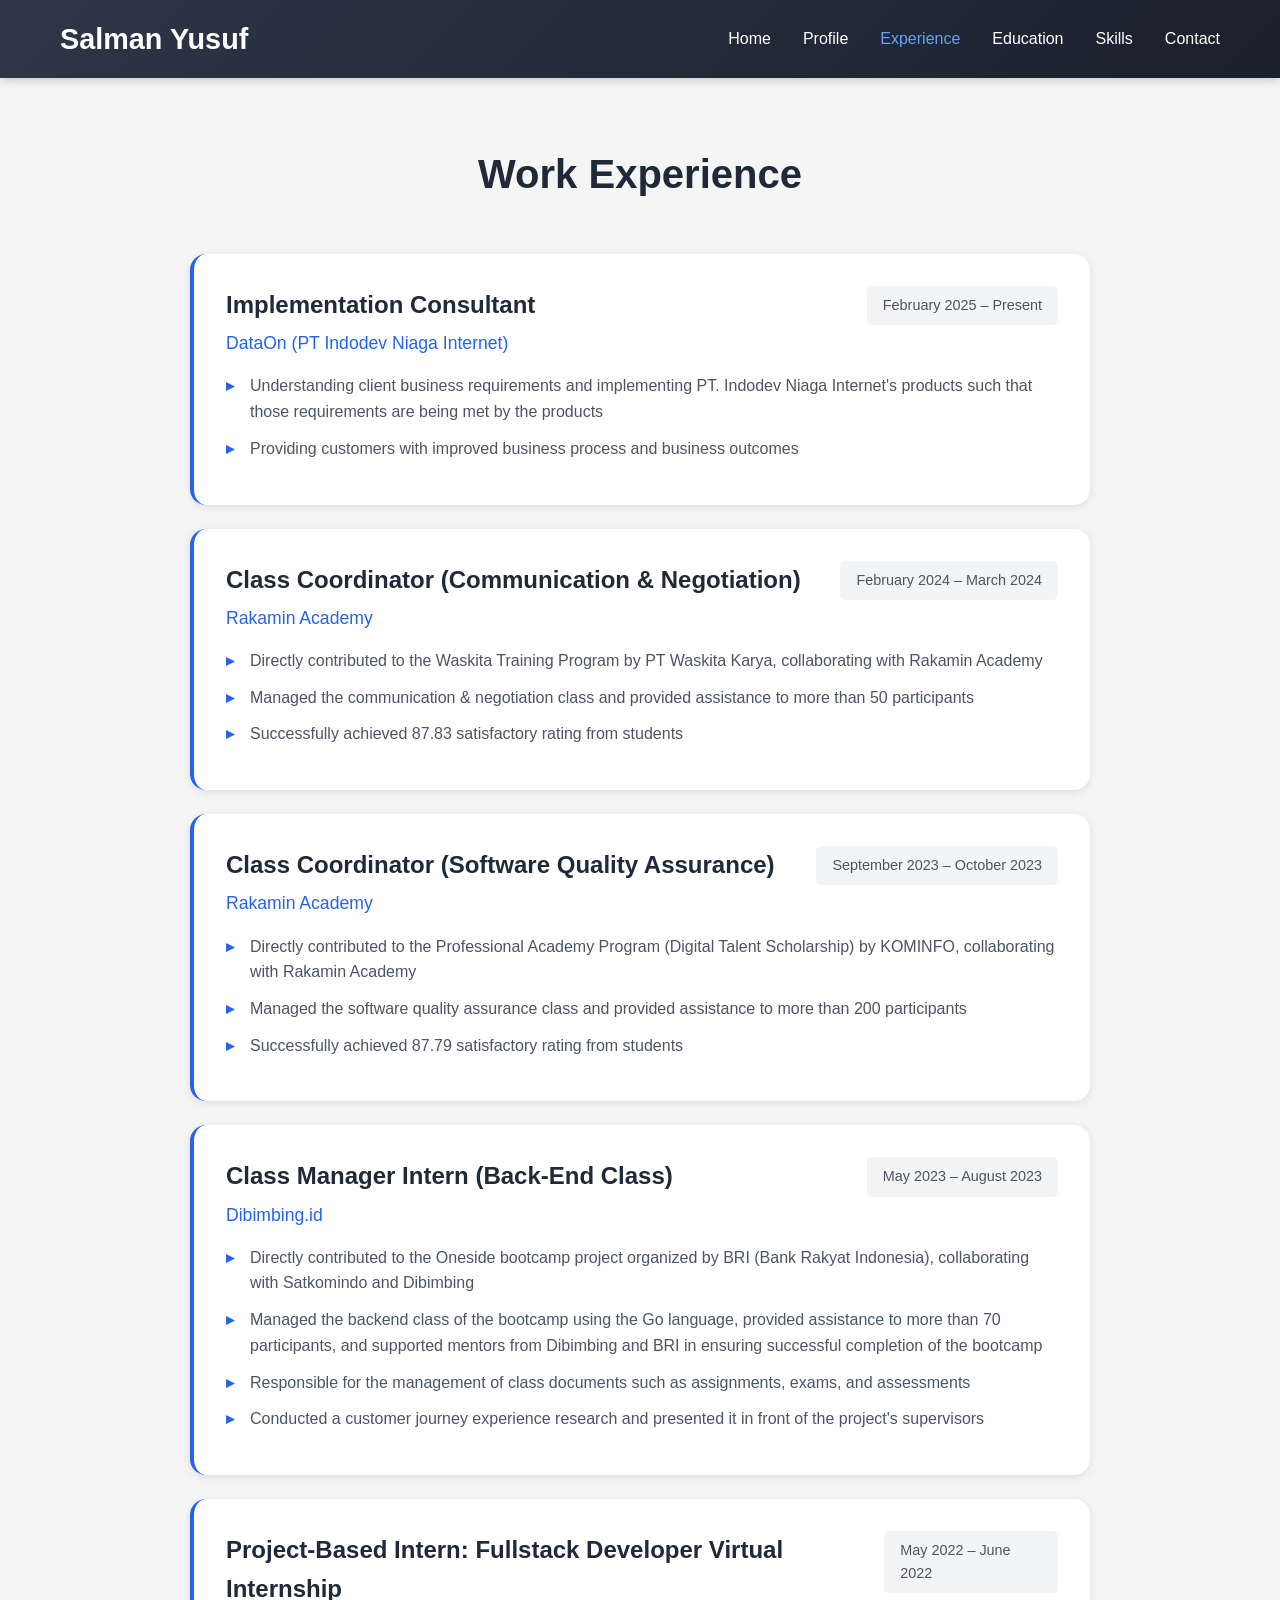
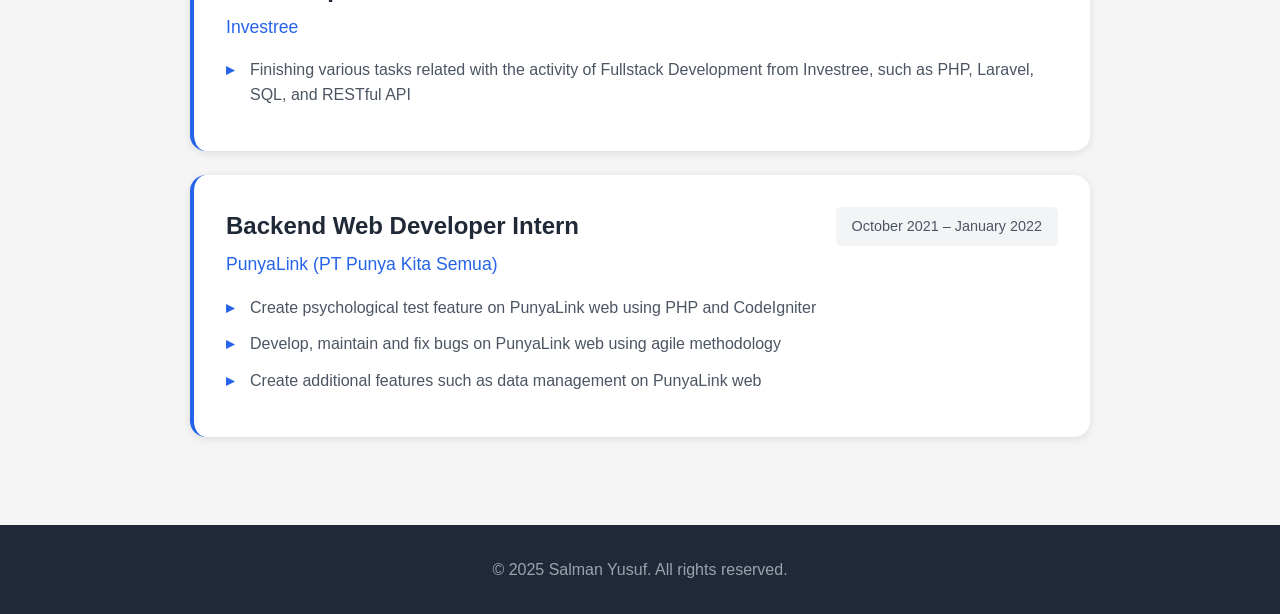
==== work-exp.html @ d87ada63 "create initial portfolio" ====
<!DOCTYPE html>
<html lang="id">
<head>
    <meta charset="UTF-8">
    <meta name="viewport" content="width=device-width, initial-scale=1.0">
    <title>Work Experience - Salman Yusuf</title>
    <link rel="stylesheet" href="style.css">
</head>
<body>
    <header class="header">
        <div class="container">
            <nav class="nav">
                <h1 class="logo" onclick="window.location.href='index.html'">Salman Yusuf</h1>
                <ul class="nav-menu">
                    <li><a href="index.html">Home</a></li>
                    <li><a href="profile.html">Profile</a></li>
                    <li><a href="work-exp.html" class="active">Experience</a></li>
                    <li><a href="education.html">Education</a></li>
                    <li><a href="skills.html">Skills</a></li>
                    <li><a href="contact.html">Contact</a></li>
                </ul>
            </nav>
        </div>
    </header>

    <section class="content-section">
        <div class="container">
            <h2 class="section-title">Work Experience</h2>
            <div style="max-width: 900px; margin: 0 auto;">
                
                <div class="exp-card fade-in-up">
                    <div class="exp-header">
                        <div class="exp-title">
                            <h3>Implementation Consultant</h3>
                            <p class="company">DataOn (PT Indodev Niaga Internet)</p>
                        </div>
                        <span class="exp-period">February 2025 – Present</span>
                    </div>
                    <ul>
                        <li>Understanding client business requirements and implementing PT. Indodev Niaga Internet's products such that those requirements are being met by the products</li>
                        <li>Providing customers with improved business process and business outcomes</li>
                    </ul>
                </div>

                <div class="exp-card fade-in-up">
                    <div class="exp-header">
                        <div class="exp-title">
                            <h3>Class Coordinator (Communication & Negotiation)</h3>
                            <p class="company">Rakamin Academy</p>
                        </div>
                        <span class="exp-period">February 2024 – March 2024</span>
                    </div>
                    <ul>
                        <li>Directly contributed to the Waskita Training Program by PT Waskita Karya, collaborating with Rakamin Academy</li>
                        <li>Managed the communication & negotiation class and provided assistance to more than 50 participants</li>
                        <li>Successfully achieved 87.83 satisfactory rating from students</li>
                    </ul>
                </div>

                <div class="exp-card fade-in-up">
                    <div class="exp-header">
                        <div class="exp-title">
                            <h3>Class Coordinator (Software Quality Assurance)</h3>
                            <p class="company">Rakamin Academy</p>
                        </div>
                        <span class="exp-period">September 2023 – October 2023</span>
                    </div>
                    <ul>
                        <li>Directly contributed to the Professional Academy Program (Digital Talent Scholarship) by KOMINFO, collaborating with Rakamin Academy</li>
                        <li>Managed the software quality assurance class and provided assistance to more than 200 participants</li>
                        <li>Successfully achieved 87.79 satisfactory rating from students</li>
                    </ul>
                </div>

                <div class="exp-card fade-in-up">
                    <div class="exp-header">
                        <div class="exp-title">
                            <h3>Class Manager Intern (Back-End Class)</h3>
                            <p class="company">Dibimbing.id</p>
                        </div>
                        <span class="exp-period">May 2023 – August 2023</span>
                    </div>
                    <ul>
                        <li>Directly contributed to the Oneside bootcamp project organized by BRI (Bank Rakyat Indonesia), collaborating with Satkomindo and Dibimbing</li>
                        <li>Managed the backend class of the bootcamp using the Go language, provided assistance to more than 70 participants, and supported mentors from Dibimbing and BRI in ensuring successful completion of the bootcamp</li>
                        <li>Responsible for the management of class documents such as assignments, exams, and assessments</li>
                        <li>Conducted a customer journey experience research and presented it in front of the project's supervisors</li>
                    </ul>
                </div>

                <div class="exp-card fade-in-up">
                    <div class="exp-header">
                        <div class="exp-title">
                            <h3>Project-Based Intern: Fullstack Developer Virtual Internship</h3>
                            <p class="company">Investree</p>
                        </div>
                        <span class="exp-period">May 2022 – June 2022</span>
                    </div>
                    <ul>
                        <li>Finishing various tasks related with the activity of Fullstack Development from Investree, such as PHP, Laravel, SQL, and RESTful API</li>
                    </ul>
                </div>

                <div class="exp-card fade-in-up">
                    <div class="exp-header">
                        <div class="exp-title">
                            <h3>Backend Web Developer Intern</h3>
                            <p class="company">PunyaLink (PT Punya Kita Semua)</p>
                        </div>
                        <span class="exp-period">October 2021 – January 2022</span>
                    </div>
                    <ul>
                        <li>Create psychological test feature on PunyaLink web using PHP and CodeIgniter</li>
                        <li>Develop, maintain and fix bugs on PunyaLink web using agile methodology</li>
                        <li>Create additional features such as data management on PunyaLink web</li>
                    </ul>
                </div>

            </div>
        </div>
    </section>

    <footer class="footer">
        <div class="container">
            <p>&copy; 2025 Salman Yusuf. All rights reserved.</p>
        </div>
    </footer>

    <script src="script.js"></script>
</body>
</html>
---- style.css ----
/* Reset & Base Styles */
* {
    margin: 0;
    padding: 0;
    box-sizing: border-box;
}

body {
    font-family: 'Segoe UI', Tahoma, Geneva, Verdana, sans-serif;
    line-height: 1.6;
    color: #333;
    background-color: #f5f5f5;
}

.container {
    max-width: 1200px;
    margin: 0 auto;
    padding: 0 20px;
}

/* Header & Navigation */
.header {
    background: linear-gradient(135deg, #2d3748 0%, #1a202c 100%);
    color: white;
    padding: 1rem 0;
    position: sticky;
    top: 0;
    z-index: 1000;
    box-shadow: 0 2px 10px rgba(0,0,0,0.2);
}

.nav {
    display: flex;
    justify-content: space-between;
    align-items: center;
}

.logo {
    font-size: 1.8rem;
    font-weight: bold;
    cursor: pointer;
    transition: color 0.3s;
}

.logo:hover {
    color: #cbd5e0;
}

.nav-menu {
    display: flex;
    list-style: none;
    gap: 2rem;
}

.nav-menu a {
    color: white;
    text-decoration: none;
    transition: color 0.3s;
    font-weight: 500;
}

.nav-menu a:hover,
.nav-menu a.active {
    color: #60a5fa;
}

/* Hero Section */
.hero {
    min-height: 90vh;
    display: flex;
    align-items: center;
    background: linear-gradient(135deg, #e5e7eb 0%, #d1d5db 100%);
}

.hero-content {
    display: grid;
    grid-template-columns: 1fr 1fr;
    gap: 3rem;
    align-items: center;
}

.hero-title {
    font-size: 3rem;
    margin-bottom: 1rem;
    color: #1f2937;
    line-height: 1.2;
}

.highlight {
    color: #2563eb;
}

.hero-subtitle {
    font-size: 1.3rem;
    color: #4b5563;
    margin-bottom: 2rem;
}

.hero-buttons {
    display: flex;
    gap: 1rem;
}

.btn {
    padding: 0.9rem 2rem;
    border-radius: 0.5rem;
    text-decoration: none;
    font-weight: 600;
    transition: all 0.3s;
    display: inline-flex;
    align-items: center;
    gap: 0.5rem;
}

.btn-primary {
    background: #2563eb;
    color: white;
    box-shadow: 0 4px 6px rgba(37, 99, 235, 0.3);
}

.btn-primary:hover {
    background: #1d4ed8;
    transform: translateY(-2px);
    box-shadow: 0 6px 12px rgba(37, 99, 235, 0.4);
}

.btn-secondary {
    background: #374151;
    color: white;
    box-shadow: 0 4px 6px rgba(0,0,0,0.2);
}

.btn-secondary:hover {
    background: #1f2937;
    transform: translateY(-2px);
    box-shadow: 0 6px 12px rgba(0,0,0,0.3);
}

.profile-photo {
    width: 320px;
    height: 320px;
    background: #9ca3af;
    border-radius: 1rem;
    overflow: hidden;
    border: 4px solid #6b7280;
    box-shadow: 0 20px 40px rgba(0,0,0,0.3);
    transition: transform 0.3s;
    position: relative;
    margin: 0 auto;
}

.profile-photo:hover {
    transform: scale(1.05);
}

.profile-photo img {
    width: 100%;
    height: 100%;
    object-fit: cover;
}

.photo-overlay {
    position: absolute;
    bottom: 0;
    left: 0;
    right: 0;
    background: linear-gradient(to top, rgba(0,0,0,0.7), transparent);
    padding: 1.5rem;
    color: white;
    text-align: center;
    font-size: 0.9rem;
}

/* Overview Section */
.overview {
    padding: 5rem 0;
    background: white;
}

.section-title {
    text-align: center;
    font-size: 2.5rem;
    margin-bottom: 3rem;
    color: #1f2937;
}

.overview-grid {
    display: grid;
    grid-template-columns: repeat(auto-fit, minmax(250px, 1fr));
    gap: 2rem;
}

.overview-card {
    background: #f9fafb;
    padding: 2rem;
    border-radius: 1rem;
    border: 1px solid #e5e7eb;
    transition: all 0.3s;
}

.overview-card:hover {
    transform: translateY(-5px);
    box-shadow: 0 10px 30px rgba(0,0,0,0.1);
}

.card-icon {
    color: #2563eb;
    margin-bottom: 1rem;
}

.overview-card h4 {
    font-size: 1.3rem;
    margin-bottom: 0.5rem;
    color: #1f2937;
}

.overview-card p {
    color: #6b7280;
}

/* Content Pages */
.content-section {
    min-height: calc(100vh - 140px);
    padding: 4rem 0;
}

.content-box {
    background: white;
    border-radius: 1rem;
    padding: 2.5rem;
    box-shadow: 0 4px 6px rgba(0,0,0,0.1);
    max-width: 900px;
    margin: 0 auto;
}

.profile-header {
    display: flex;
    align-items: center;
    gap: 2rem;
    margin-bottom: 2rem;
}

.profile-pic {
    width: 130px;
    height: 130px;
    border-radius: 50%;
    border: 4px solid #2563eb;
    background: #9ca3af;
    overflow: hidden;
}

.profile-pic img {
    width: 100%;
    height: 100%;
    object-fit: cover;
}

.profile-info h2 {
    font-size: 2.5rem;
    margin-bottom: 0.5rem;
    color: #1f2937;
}

.profile-info p {
    font-size: 1.3rem;
    color: #6b7280;
}

.info-section {
    margin: 2rem 0;
}

.info-section h3 {
    font-size: 1.8rem;
    margin-bottom: 1rem;
    color: #1f2937;
    display: flex;
    align-items: center;
    gap: 0.5rem;
}

.info-grid {
    display: grid;
    grid-template-columns: repeat(auto-fit, minmax(250px, 1fr));
    gap: 1.5rem;
    margin-top: 2rem;
}

.info-card {
    background: #f9fafb;
    padding: 1.5rem;
    border-radius: 0.5rem;
}

.info-card svg {
    color: #2563eb;
    margin-bottom: 0.5rem;
}

.info-card p:first-of-type {
    font-size: 0.9rem;
    color: #6b7280;
    margin-bottom: 0.3rem;
}

.info-card p:last-of-type,
.info-card a {
    font-weight: 600;
    color: #1f2937;
}

.info-card a {
    color: #2563eb;
    text-decoration: none;
}

.info-card a:hover {
    text-decoration: underline;
}

/* Experience Cards */
.exp-card {
    background: white;
    border-radius: 1rem;
    padding: 2rem;
    margin-bottom: 1.5rem;
    box-shadow: 0 2px 8px rgba(0,0,0,0.1);
    border-left: 4px solid #2563eb;
    transition: all 0.3s;
}

.exp-card:hover {
    box-shadow: 0 6px 20px rgba(0,0,0,0.15);
}

.exp-header {
    display: flex;
    justify-content: space-between;
    align-items: start;
    margin-bottom: 1rem;
}

.exp-title h3 {
    font-size: 1.5rem;
    color: #1f2937;
    margin-bottom: 0.3rem;
}

.exp-title .company {
    font-size: 1.1rem;
    color: #2563eb;
}

.exp-period {
    background: #f3f4f6;
    padding: 0.5rem 1rem;
    border-radius: 0.3rem;
    font-size: 0.9rem;
    color: #4b5563;
}

.exp-card ul {
    list-style: none;
    padding-left: 0;
}

.exp-card li {
    padding-left: 1.5rem;
    position: relative;
    margin-bottom: 0.7rem;
    color: #4b5563;
}

.exp-card li::before {
    content: "▸";
    position: absolute;
    left: 0;
    color: #2563eb;
    font-weight: bold;
}

/* Education Section */
.edu-box {
    background: white;
    border-radius: 1rem;
    padding: 2.5rem;
    margin-bottom: 2rem;
    box-shadow: 0 2px 8px rgba(0,0,0,0.1);
}

.edu-box h3 {
    font-size: 1.8rem;
    margin-bottom: 1.5rem;
    color: #1f2937;
}

.edu-item {
    border-left: 4px solid #2563eb;
    padding-left: 1.5rem;
    padding-top: 1rem;
    padding-bottom: 1rem;
}

.edu-item h4 {
    font-size: 1.3rem;
    color: #1f2937;
}

.edu-item .institution {
    font-size: 1.1rem;
    color: #2563eb;
    margin: 0.3rem 0;
}

.edu-item .period {
    color: #6b7280;
    font-size: 0.95rem;
}

.cert-grid {
    display: grid;
    grid-template-columns: repeat(auto-fit, minmax(280px, 1fr));
    gap: 1rem;
}

.cert-item {
    background: #f9fafb;
    padding: 1.2rem;
    border-radius: 0.5rem;
    transition: background 0.3s;
}

.cert-item:hover {
    background: #f3f4f6;
}

.cert-item p:first-child {
    font-weight: 600;
    color: #1f2937;
    margin-bottom: 0.3rem;
}

.cert-item p:last-child {
    font-size: 0.9rem;
    color: #6b7280;
}

/* Skills Section */
.skills-grid {
    display: grid;
    grid-template-columns: repeat(auto-fit, minmax(350px, 1fr));
    gap: 2rem;
    max-width: 1100px;
    margin: 0 auto;
}

.skill-category {
    border-left: 4px solid #2563eb;
    padding-left: 1.5rem;
    padding-top: 0.8rem;
    padding-bottom: 0.8rem;
}

.skill-category p:first-child {
    font-weight: 600;
    color: #1f2937;
    margin-bottom: 0.3rem;
}

.skill-category p:last-child {
    color: #6b7280;
}

.soft-skill-item {
    background: #f9fafb;
    padding: 1.2rem;
    border-radius: 0.5rem;
    font-weight: 600;
    color: #1f2937;
    display: flex;
    align-items: center;
    gap: 0.5rem;
    margin-bottom: 1rem;
    transition: background 0.3s;
}

.soft-skill-item:hover {
    background: #f3f4f6;
}

/* Contact Section */
.contact-item {
    display: flex;
    align-items: start;
    gap: 1.5rem;
    padding: 1.5rem;
    background: #f9fafb;
    border-radius: 0.5rem;
    margin-bottom: 1.5rem;
    transition: background 0.3s;
}

.contact-item:hover {
    background: #f3f4f6;
}

.contact-item svg {
    color: #2563eb;
    margin-top: 0.2rem;
}

.contact-item p:first-of-type {
    font-weight: 600;
    color: #1f2937;
    margin-bottom: 0.3rem;
}

.contact-item a {
    color: #2563eb;
    text-decoration: none;
}

.contact-item a:hover {
    text-decoration: underline;
}

.download-section {
    margin-top: 2rem;
    padding-top: 2rem;
    border-top: 1px solid #e5e7eb;
    text-align: center;
}

/* Footer */
.footer {
    background: #1f2937;
    color: white;
    text-align: center;
    padding: 2rem 0;
}

.footer p {
    color: #9ca3af;
}

/* Animations */
@keyframes fadeIn {
    from {
        opacity: 0;
        transform: translateY(20px);
    }
    to {
        opacity: 1;
        transform: translateY(0);
    }
}

@keyframes fadeInUp {
    from {
        opacity: 0;
        transform: translateY(30px);
    }
    to {
        opacity: 1;
        transform: translateY(0);
    }
}

.fade-in {
    animation: fadeIn 0.8s ease-out;
}

.fade-in-delay {
    animation: fadeIn 0.8s ease-out 0.3s both;
}

.fade-in-up {
    animation: fadeInUp 0.6s ease-out both;
}

/* Responsive */
@media (max-width: 768px) {
    .hero-content {
        grid-template-columns: 1fr;
        text-align: center;
    }
    
    .hero-title {
        font-size: 2rem;
    }
    
    .nav-menu {
        gap: 1rem;
        font-size: 0.9rem;
    }
    
    .profile-header {
        flex-direction: column;
        text-align: center;
    }
    
    .exp-header {
        flex-direction: column;
        gap: 0.5rem;
    }
    
    .skills-grid {
        grid-template-columns: 1fr;
    }
}
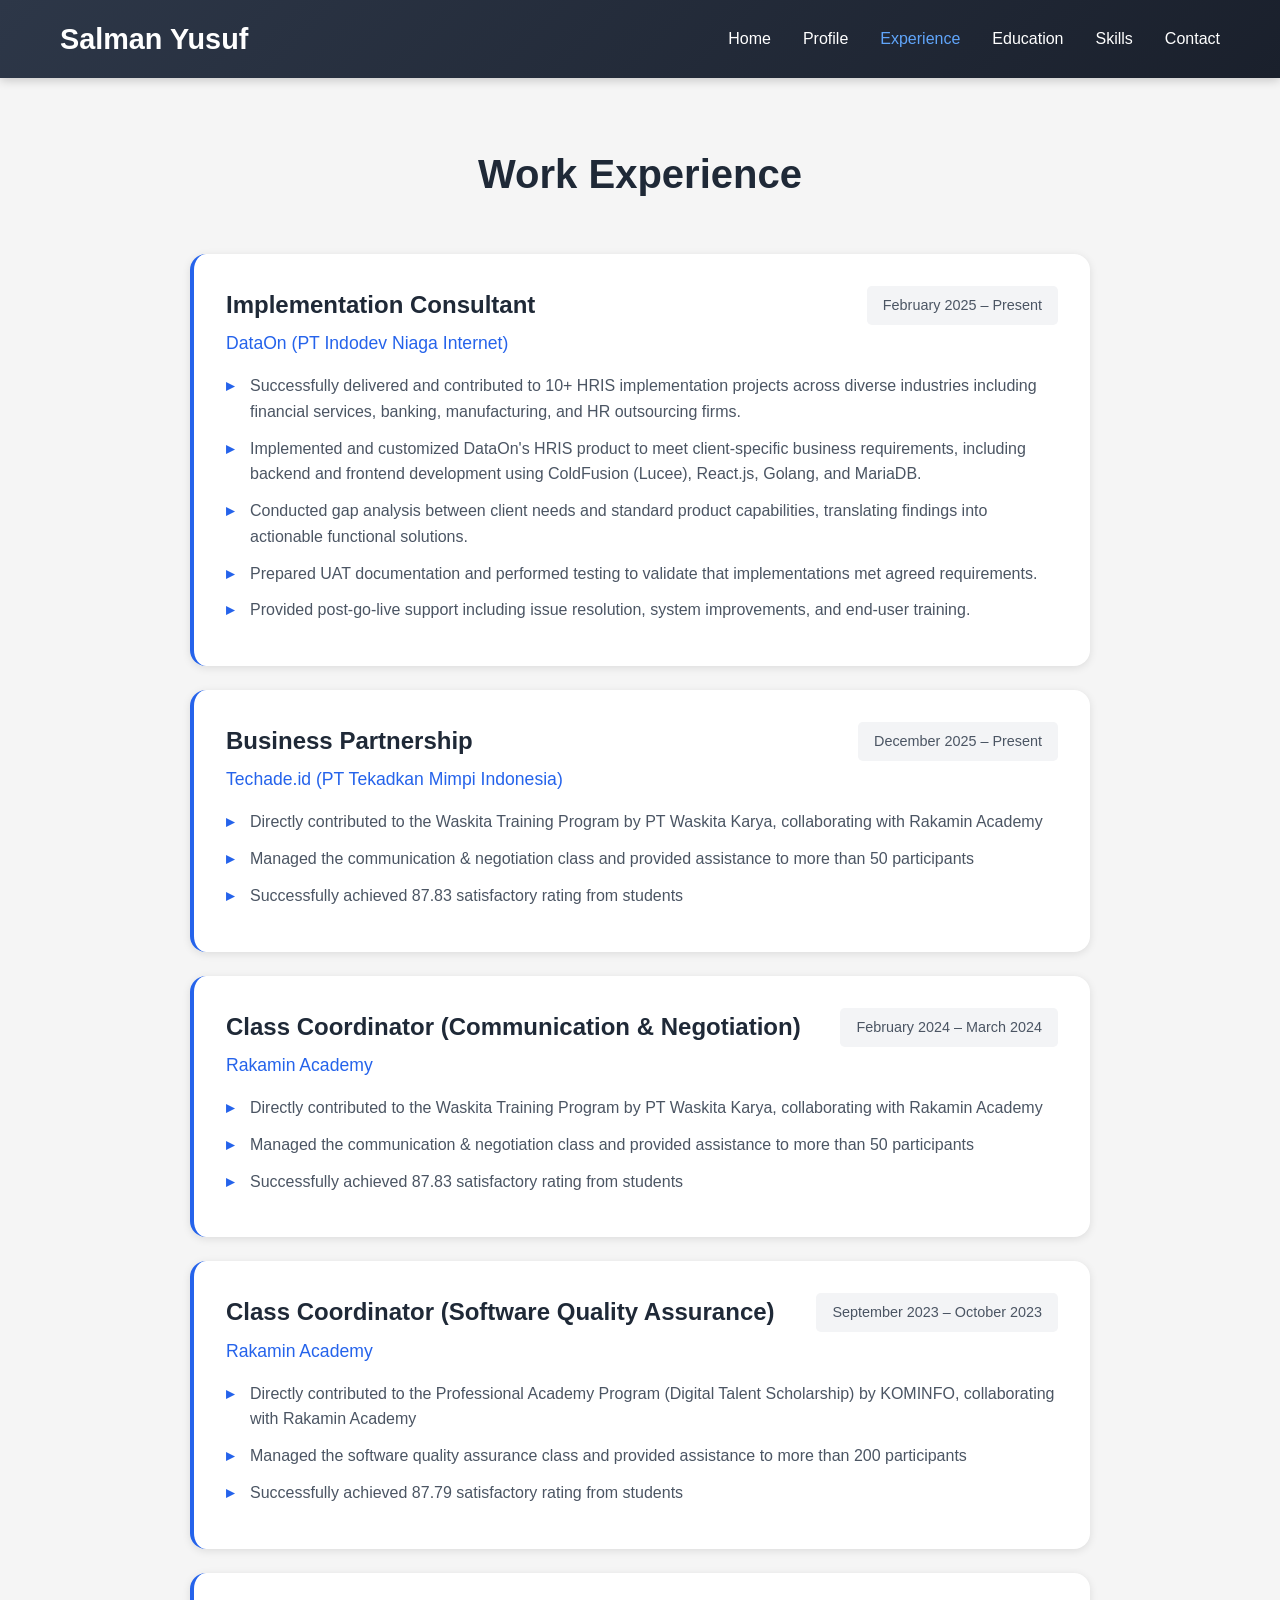
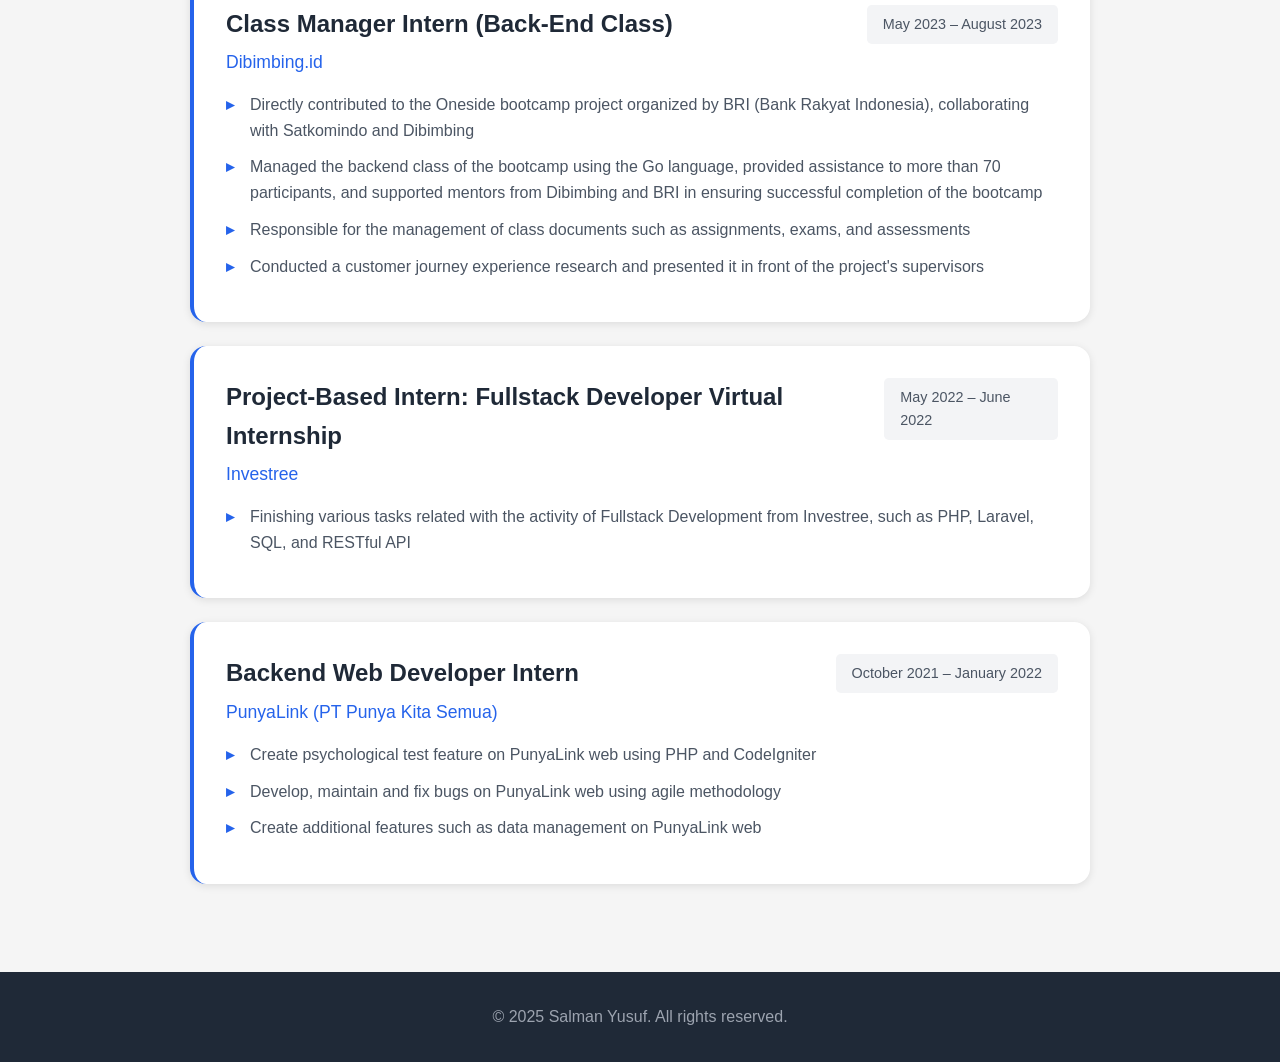
==== commit 747688e9: "update cv march 26" ====
--- a/work-exp.html
+++ b/work-exp.html
@@ -37,8 +37,30 @@
                         <span class="exp-period">February 2025 – Present</span>
                     </div>
                     <ul>
-                        <li>Understanding client business requirements and implementing PT. Indodev Niaga Internet's products such that those requirements are being met by the products</li>
-                        <li>Providing customers with improved business process and business outcomes</li>
+                        <li>Successfully delivered and contributed to 10+ HRIS implementation projects across diverse industries 
+including financial services, banking, manufacturing, and HR outsourcing firms.</li>
+                        <li>Implemented and customized DataOn's HRIS product to meet client-specific business requirements, including 
+backend and frontend development using ColdFusion (Lucee), React.js, Golang, and MariaDB.</li>
+                        <li>Conducted gap analysis between client needs and standard product capabilities, translating findings into 
+actionable functional solutions.</li>
+                        <li>Prepared UAT documentation and performed testing to validate that implementations met agreed 
+requirements.</li>
+                        <li>Provided post-go-live support including issue resolution, system improvements, and end-user training.</li>
+                    </ul>
+                </div>
+
+                <div class="exp-card fade-in-up">
+                    <div class="exp-header">
+                        <div class="exp-title">
+                            <h3>Business Partnership</h3>
+                            <p class="company">Techade.id (PT Tekadkan Mimpi Indonesia)</p>
+                        </div>
+                        <span class="exp-period">December 2025 – Present</span>
+                    </div>
+                    <ul>
+                        <li>Directly contributed to the Waskita Training Program by PT Waskita Karya, collaborating with Rakamin Academy</li>
+                        <li>Managed the communication & negotiation class and provided assistance to more than 50 participants</li>
+                        <li>Successfully achieved 87.83 satisfactory rating from students</li>
                     </ul>
                 </div>
 
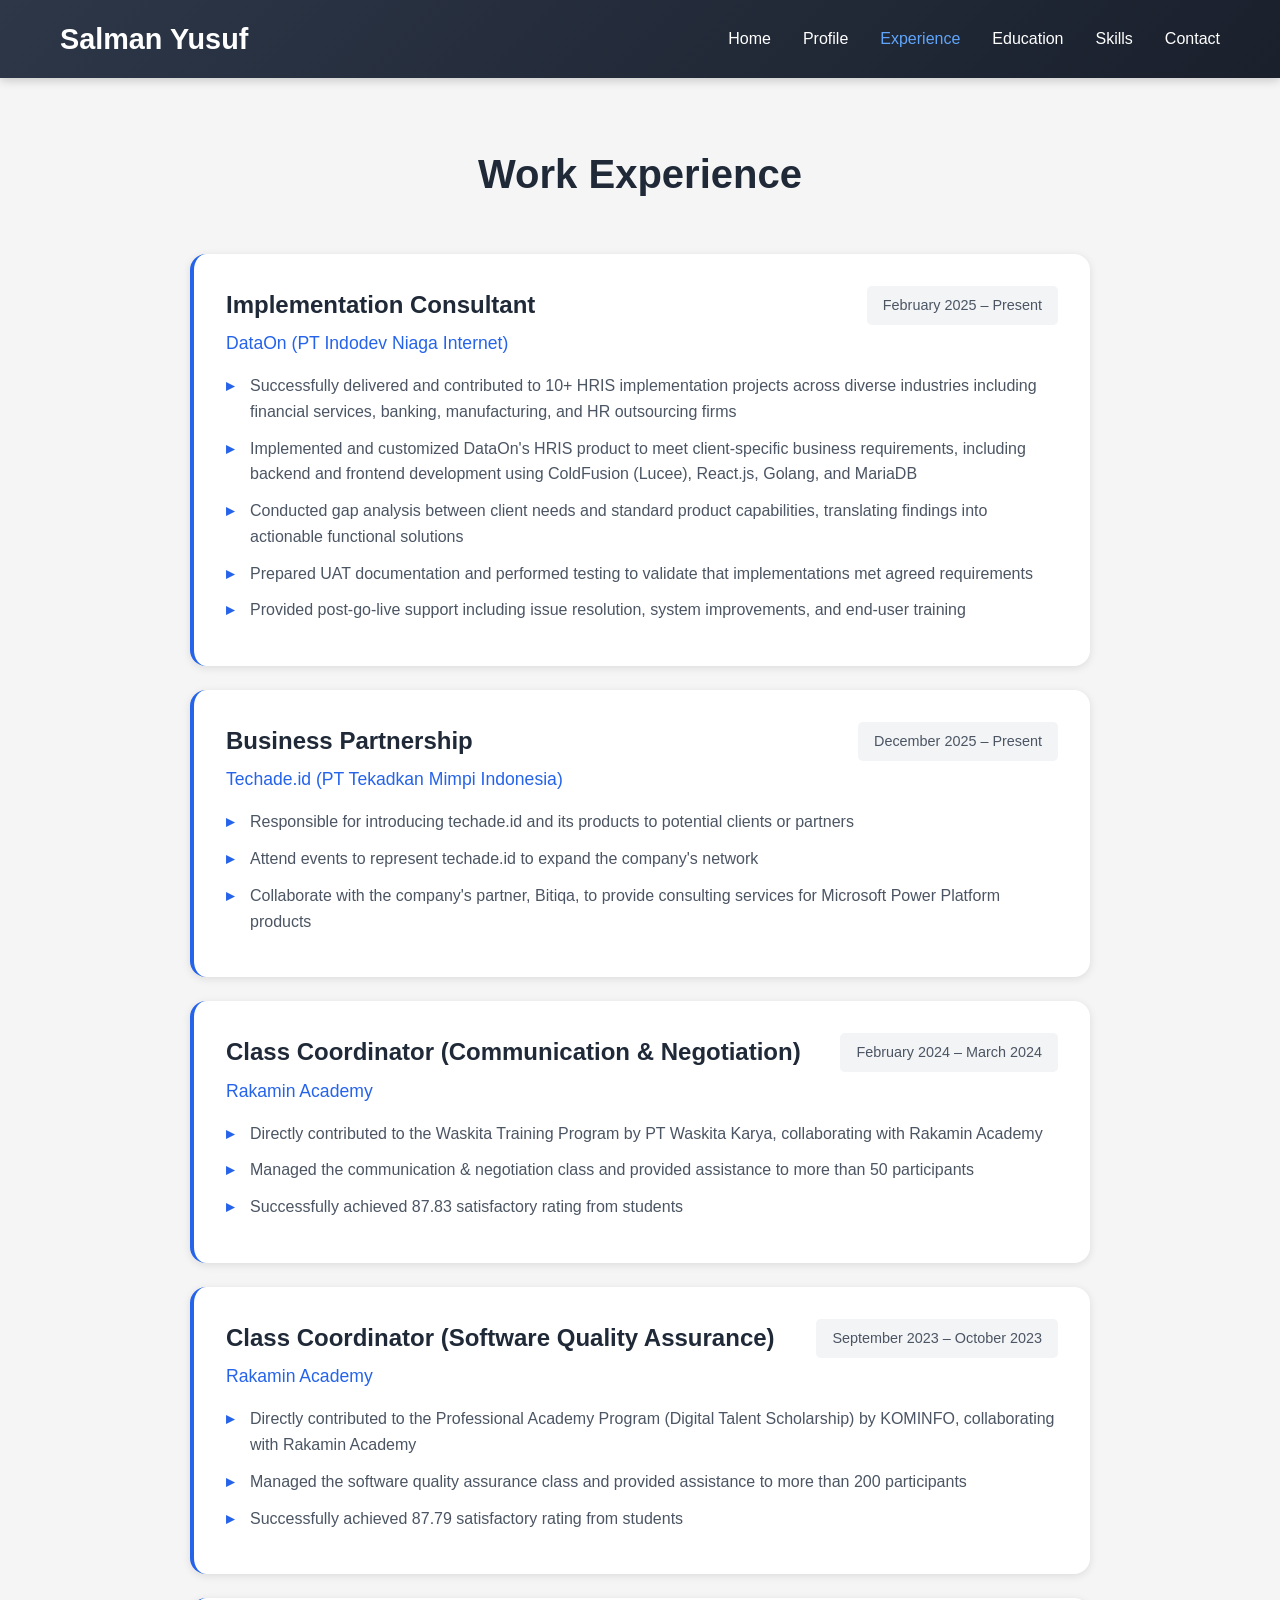
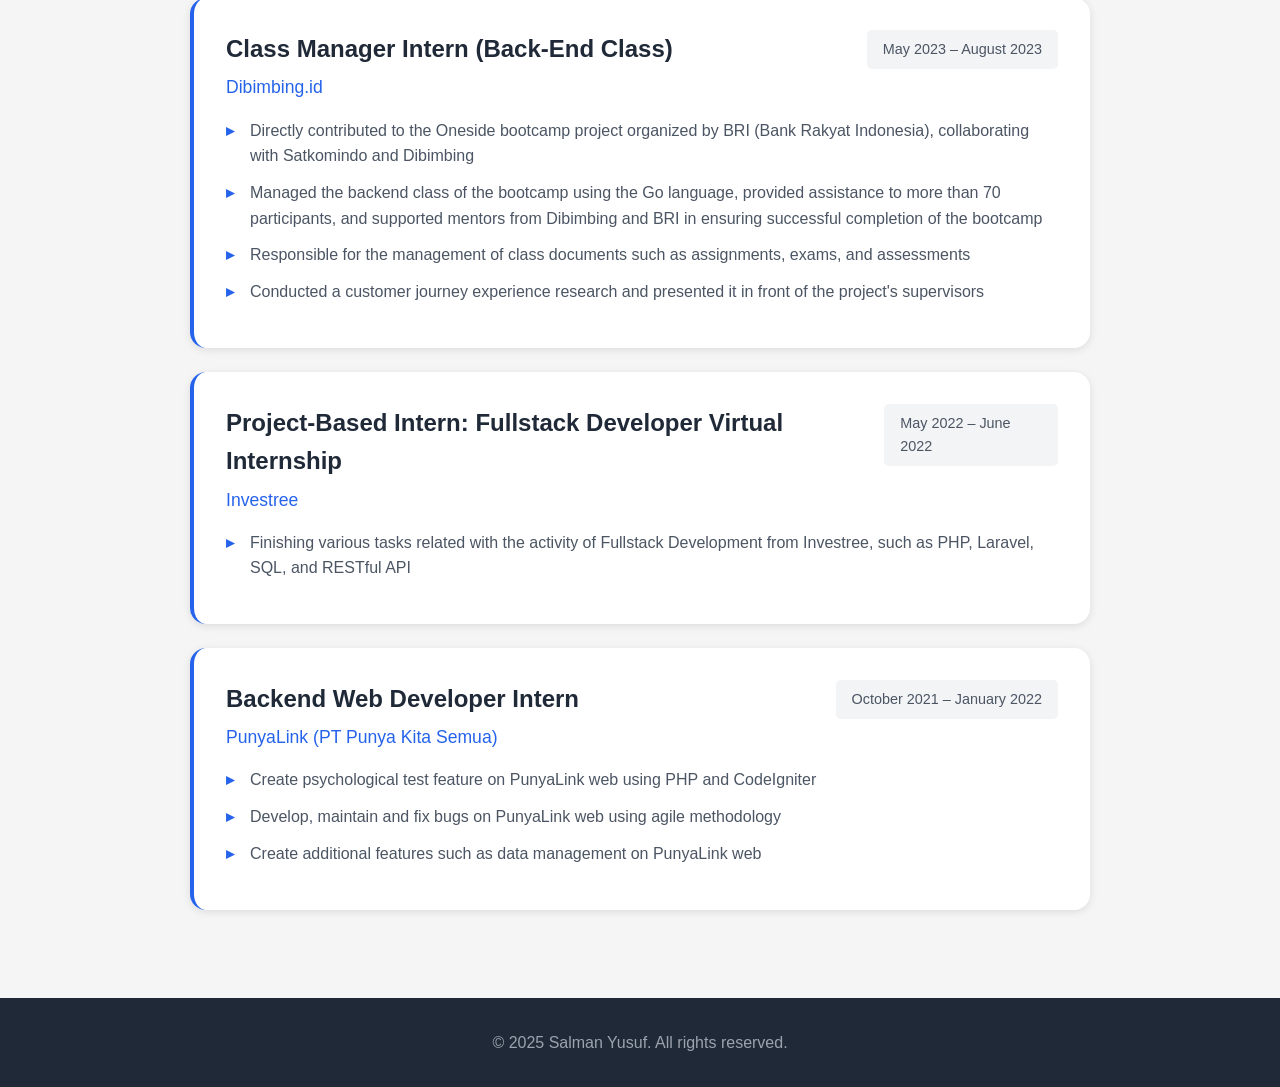
==== commit 867cf2fe: "update job experience" ====
--- a/work-exp.html
+++ b/work-exp.html
@@ -38,14 +38,14 @@
                     </div>
                     <ul>
                         <li>Successfully delivered and contributed to 10+ HRIS implementation projects across diverse industries 
-including financial services, banking, manufacturing, and HR outsourcing firms.</li>
+including financial services, banking, manufacturing, and HR outsourcing firms</li>
                         <li>Implemented and customized DataOn's HRIS product to meet client-specific business requirements, including 
-backend and frontend development using ColdFusion (Lucee), React.js, Golang, and MariaDB.</li>
+backend and frontend development using ColdFusion (Lucee), React.js, Golang, and MariaDB</li>
                         <li>Conducted gap analysis between client needs and standard product capabilities, translating findings into 
-actionable functional solutions.</li>
+actionable functional solutions</li>
                         <li>Prepared UAT documentation and performed testing to validate that implementations met agreed 
-requirements.</li>
-                        <li>Provided post-go-live support including issue resolution, system improvements, and end-user training.</li>
+requirements</li>
+                        <li>Provided post-go-live support including issue resolution, system improvements, and end-user training</li>
                     </ul>
                 </div>
 
@@ -58,9 +58,10 @@
                         <span class="exp-period">December 2025 – Present</span>
                     </div>
                     <ul>
-                        <li>Directly contributed to the Waskita Training Program by PT Waskita Karya, collaborating with Rakamin Academy</li>
-                        <li>Managed the communication & negotiation class and provided assistance to more than 50 participants</li>
-                        <li>Successfully achieved 87.83 satisfactory rating from students</li>
+                        <li>Responsible for introducing techade.id and its products to potential clients or partners</li>
+                        <li>Attend events to represent techade.id to expand the company's network</li>
+                        <li>Collaborate with the company's partner, Bitiqa, to provide consulting services for Microsoft Power Platform 
+products</li>
                     </ul>
                 </div>
 
